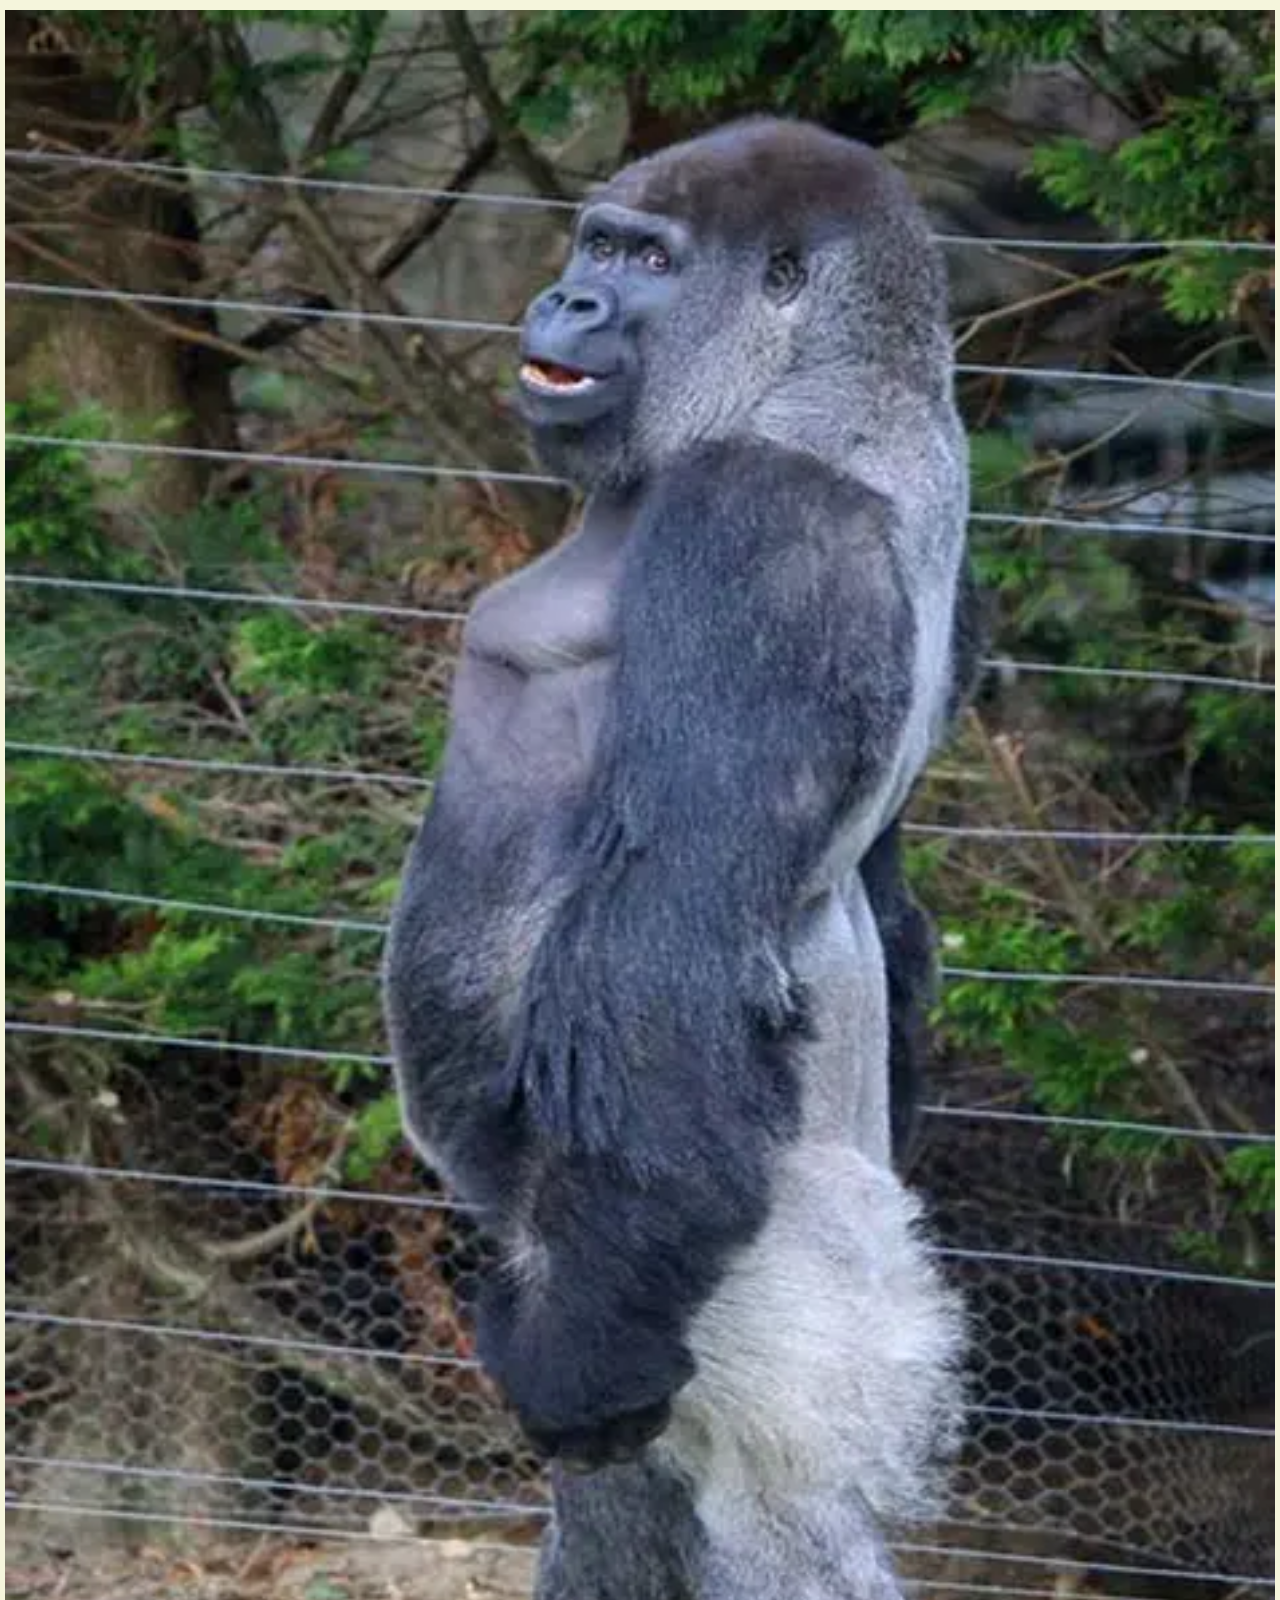
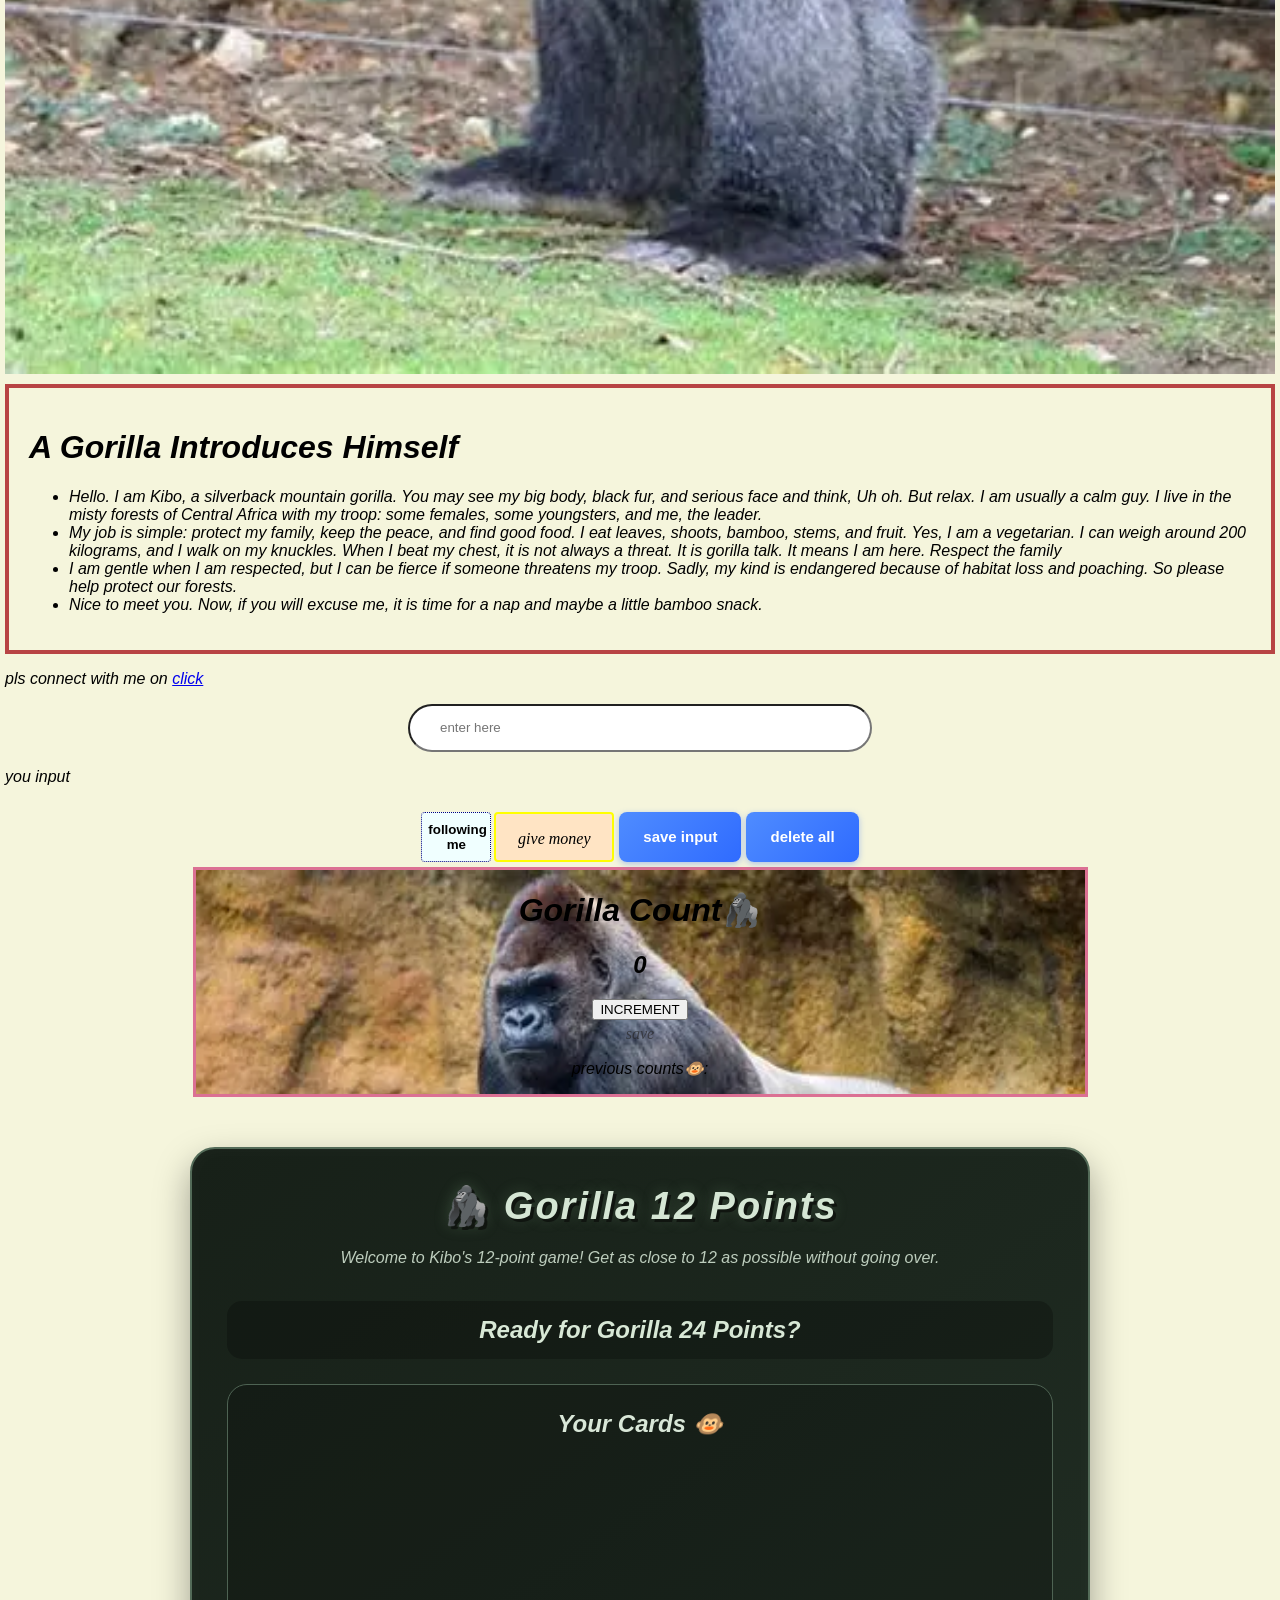
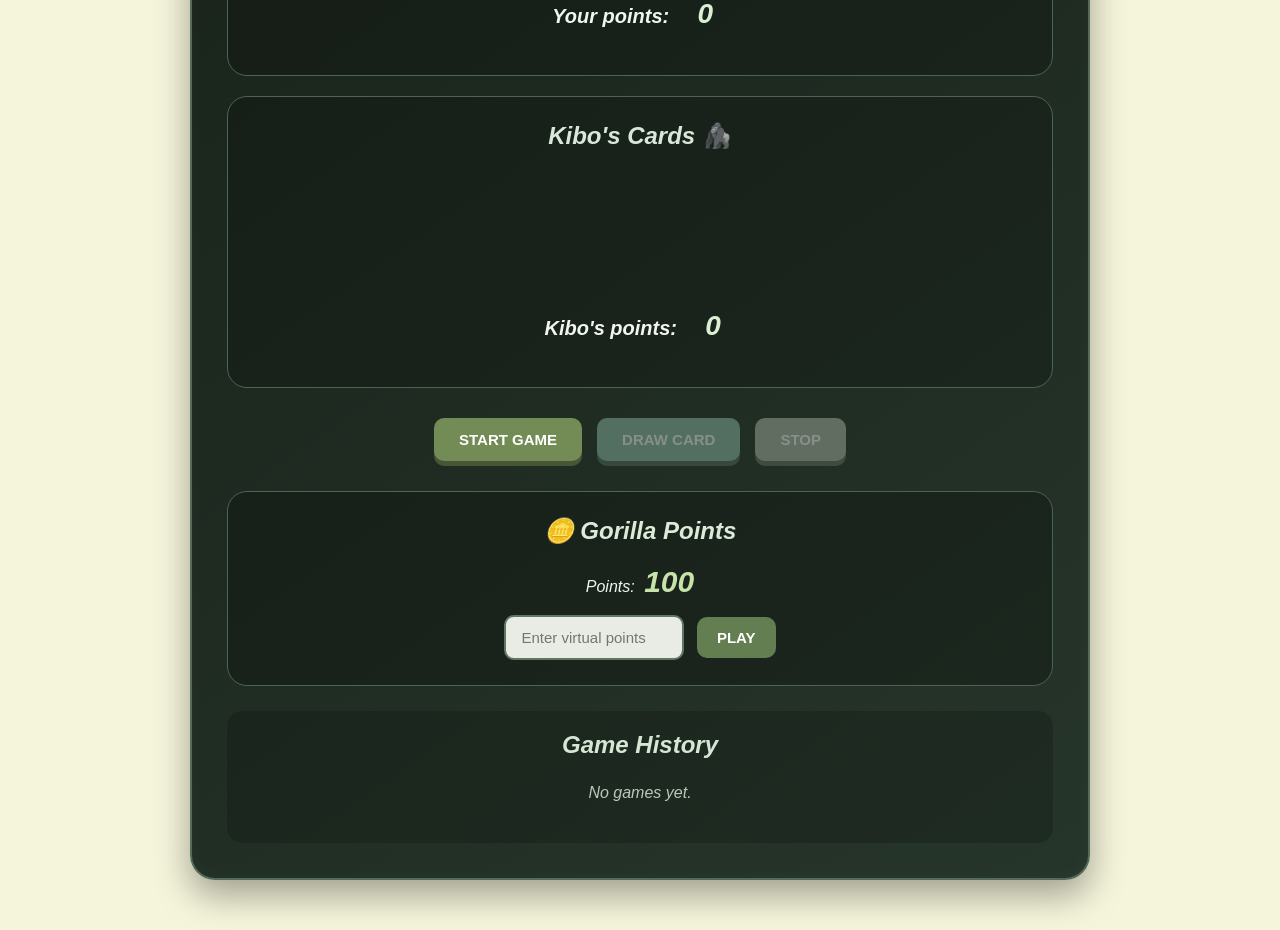
==== index.html @ 1551759d "debug" ====
<!DOCTYPE html>
<html lang="en">
<head>
  <meta charset="UTF-8">
  <meta name="viewport" content="width=device-width, initial-scale=1.0">
  <title>Personal Website - Kibo the Gorilla</title>
  <link rel="stylesheet" href="styles.css">
</head>
<body>
  <div class="main">
    
    <!-- 1. 顶部图片 -->
    <div class="logo2-img">
      <img src="kobi-left.webp" alt="Kibo is seeing you">
    </div>

    <!-- 2. 个人介绍区 -->
    <div class="self-information">
      <h1>A Gorilla Introduces Himself</h1>
      <ul>
        <li>Hello. I am Kibo, a silverback mountain gorilla. You may see my big body, black fur, and serious face and think, Uh oh. But relax. I am usually a calm guy. I live in the misty forests of Central Africa with my troop: some females, some youngsters, and me, the leader.</li>
        <li>My job is simple: protect my family, keep the peace, and find good food. I eat leaves, shoots, bamboo, stems, and fruit. Yes, I am a vegetarian. I can weigh around 200 kilograms, and I walk on my knuckles. When I beat my chest, it is not always a threat. It is gorilla talk. It means I am here. Respect the family</li>
        <li>I am gentle when I am respected, but I can be fierce if someone threatens my troop. Sadly, my kind is endangered because of habitat loss and poaching. So please help protect our forests.</li>
        <li>Nice to meet you. Now, if you will excuse me, it is time for a nap and maybe a little bamboo snack.</li>
      </ul>
    </div>

    <!-- 3. 联系方式（修复了未闭合的 <a> 标签） -->
    <p>pls connect with me on <a href="https://wx.mail.qq.com/home/index?sid=zYhTbYxtMEEusUhPALliZwAA#/list/1" target="_blank" rel="noopener noreferrer">click</a></p>
    
    <!-- 4. 输入框 -->
    <input type="text" class="search-input" placeholder="enter here">
    <p>you input <ul id="database" ></ul></p>

    <!-- 5. 导航按钮区（遵循规范将 a 改造成按钮外观） -->
    <div class="navigation">
      <div class="input-button">
        <button id="follwe-btn"  type="button">following me</button>
      </div>
      <div class="money-button">
        <a href="https://www.bilibili.com/video/BV15T411D7Md/?spm_id_from=333.337.search-card.all.click" target="_blank" rel="noopener noreferrer" class="btn-link">give money</a>
      </div>
      <div id="saveInput-btn" ><button>save input</button></div>
      <div id="delete-btn"><button>delete all</button></div>    
    </div>

    <!-- 6. 计数器模块（修正了原本混在一起的 <div> 嵌套） -->
    <div class="number-box">
      <div class="word-number">
        <h1>Gorilla Count🦍</h1>
        <h2 id="count-el">0</h2>
      </div>
      <div class="number-button">
        <button id="increment-btn" onclick="increment()" type="button">INCREMENT</button>
      </div>
      <div id="save-btn" class="commen-btn" onclick="save()" type="button" >save</div>
      <p id="save-el" >previous counts🐵: </p>
    </div>
    <!-- 8. 大猩猩12点小游戏 -->
<div class="gorilla-game">

  <h1>🦍 Gorilla 12 Points</h1>

  <p class="game-intro">
    Welcome to Kibo's 12-point game!
    Get as close to 12 as possible without going over.
  </p>

  <!-- 游戏状态 -->
  <div class="game-status">
    <h2 id="game-message">Ready?</h2>
  </div>

  <!-- 玩家牌 -->
  <div class="player-area">
    <h2>Your Cards 🐵</h2>

    <div id="player-cards" class="cards">
      <!-- JS 动态添加卡牌 -->
    </div>

    <p>
      Your points:
      <span id="player-score">0</span>
    </p>
  </div>

  <!-- 大猩猩牌 -->
  <div class="gorilla-area">
    <h2>Kibo's Cards 🦍</h2>

    <div id="gorilla-cards" class="cards">
      <!-- JS 动态添加卡牌 -->
    </div>

    <p>
      Kibo's points:
      <span id="gorilla-score">0</span>
    </p>
  </div>

  <!-- 游戏按钮 -->
  <div class="game-buttons">

    <button
      id="start-game-btn"
      type="button">
      START GAME
    </button>

    <button
      id="draw-card-btn"
      type="button"
      disabled>
      DRAW CARD
    </button>

    <button
      id="stop-btn"
      type="button"
      disabled>
      STOP
    </button>

  </div>

  <!-- 虚拟积分 -->
  <div class="game-points">
    <h2>🪙 Gorilla Points</h2>

    <p>
      Points:
      <span id="game-points">100</span>
    </p>

    <input
      type="number"
      id="bet-input"
      min="1"
      placeholder="Enter virtual points">

    <button
      id="bet-btn"
      type="button">
      PLAY
    </button>
  </div>

  <!-- 游戏记录 -->
  <div class="game-history">

    <h2>Game History</h2>

    <p id="game-history-text">
      No games yet.
    </p>

  </div>

</div>

  </div> <!-- .main 闭合 -->

  <!-- 7. 脚本置底加载 -->
  <script src="index.js"></script>
</body>
</html>
---- styles.css ----
.main{
    margin-top: 10px;
}
body{
  background-color: beige;
  font-style: italic;
  margin: 5px;
  font-family: Verdana, Geneva, Tahoma, sans-serif;
}
.logo2-img img {
    display: block;
    width: 100%;
    height: 100%;
    object-fit: cover;      /* 裁剪填满，不变形 */
}

.self-information{
    border: 4px rgb(184, 68, 68) solid;
    padding: 20px;
    margin-top: 10px;
}
.search-input{
    display: block;
    margin-top: 10px;
    width: 400px;
   line-height: 24px;
    margin: 10px auto;
    border-radius: 24px;
    padding-top: 10px;
    padding-bottom: 10px;
    padding-left: 30px;
    padding-right: 30px;
}
.navigation{
    display: flex;
   justify-content: center;
}
.input-button button{
   font-family: 'Segoe UI', Tahoma, Geneva, Verdana, sans-serif;
   font-weight: bold;
   width: 70px;
   height: 50px;
   margin-top: 10px;
   border: 1px dotted navy;
   border-radius: 4px;
   background-color: azure;
   cursor: pointer;
}
#saveInput-btn {
  display: inline-block;   /* 不再独占一行,可以和其他按钮并排 */
  vertical-align: top;     /* 顶部对齐 */
}

#saveInput-btn button {
  display: inline-flex;
  align-items: center;
  justify-content: center;
  height: 50px;            /* 和其他按钮同高 */
  margin-top: 10px;        /* 和其他按钮同样的上边距 */
  padding: 0 24px;         /* 高度固定后,只需要左右 padding */
  box-sizing: border-box;
  font-family: inherit;
  font-size: 15px;
  font-weight: 600;
  color: #fff;
  background: linear-gradient(135deg, #4f8cff, #2f6bff);
  border: none;
  border-radius: 8px;
  cursor: pointer;
  box-shadow: 0 2px 6px rgba(47, 107, 255, 0.35);
  transition: transform 0.15s ease, box-shadow 0.15s ease, filter 0.15s ease;
  margin-left: 5px;
}
#delete-btn {
  display: inline-block;   /* 不再独占一行,可以和其他按钮并排 */
  vertical-align: top;     /* 顶部对齐 */
}

#delete-btn button {
  display: inline-flex;
  align-items: center;
  justify-content: center;
  height: 50px;            /* 和其他按钮同高 */
  margin-top: 10px;        /* 和其他按钮同样的上边距 */
  padding: 0 24px;         /* 高度固定后,只需要左右 padding */
  box-sizing: border-box;
  font-family: inherit;
  font-size: 15px;
  font-weight: 600;
  color: #fff;
  background: linear-gradient(135deg, #4f8cff, #2f6bff);
  border: none;
  border-radius: 8px;
  cursor: pointer;
  box-shadow: 0 2px 6px rgba(47, 107, 255, 0.35);
  transition: transform 0.15s ease, box-shadow 0.15s ease, filter 0.15s ease;
  margin-left: 5px;
}
/* 针对 .money-button 里的 a 标签进行改造 */
.money-button a {
    /* 1. 关键：将行内元素转换为行内块级元素，这样 width 和 height 才会生效 */
    display: inline-block;
    
    /* 2. 尺寸与对齐 */
    width: 120px; /* 适当调大宽度，避免文字折行 */
    height: 50px;
    line-height: 50px; /* 让单行文字垂直居中 */
    text-align: center; /* 让文字水平居中 */
    
    /* 3. 外观样式 */
    border: 2px solid yellow;
    background-color: bisque;
    color: black; /* 改变链接默认的蓝色 */
    text-decoration: none; /* 去掉默认的蓝色下划线 */
    
    /* 4. 字体与间距 */
    font-family: Georgia, 'Times New Roman', Times, serif;
    font-weight: normal;
    margin-top: 10px;
    margin-left: 3px; /* 修正了原本的 3pxn */
    
    /* 5. 交互效果 */
    border-radius: 4px; /* 可选：加一点圆角更好看 */
    box-sizing: border-box; /* 保证边框不撑大整体尺寸 */
}

/* 鼠标悬停时的按钮反馈效果 */
.money-button a:hover {
    background-color: #ffe4b5;
    cursor: pointer;
}
.number-box{
    margin: 5px auto;
    border: 3px solid palevioletred;
    width: 70%;
    height: 80%;
    background-image: url(OIP.webp);
    background-size: cover;
    text-align: center;

}
.commen-btn{
    cursor: pointer;
    border-radius: 6px;
    font-family: fantasy;
    color: rgba(38, 36, 36, 0.645);
    margin-top: 5px;
    margin-bottom: 2px;
}
/* ================================
   🦍 Gorilla 12 Points Game
   ================================ */

.gorilla-game {
  width: 90%;
  max-width: 900px;
  margin: 50px auto;
  padding: 35px;
  box-sizing: border-box;

  background: linear-gradient(
    145deg,
    #172018,
    #26352a
  );

  border: 2px solid #536b58;
  border-radius: 25px;

  box-shadow:
    0 15px 35px rgba(0, 0, 0, 0.35),
    inset 0 0 20px rgba(255, 255, 255, 0.03);

  color: #f1f5f0;
  text-align: center;
}


/* 游戏标题 */

.gorilla-game > h1 {
  margin-top: 0;
  margin-bottom: 10px;

  font-size: 38px;
  letter-spacing: 2px;

  color: #d5e6d4;

  text-shadow:
    3px 3px 0 #101510,
    0 0 15px rgba(150, 200, 150, 0.25);
}


/* 游戏说明 */

.game-intro {
  color: #bdcdbd;
  font-size: 16px;
  line-height: 1.7;

  margin-bottom: 30px;
}


/* ================================
   游戏状态
   ================================ */

.game-status {
  padding: 15px;
  margin-bottom: 25px;

  background: rgba(0, 0, 0, 0.25);

  border-radius: 15px;
}

.game-status h2 {
  margin: 0;

  color: #d8e8d6;
}


/* ================================
   玩家 / 大猩猩区域
   ================================ */

.player-area,
.gorilla-area {
  margin: 20px 0;
  padding: 25px;

  background: rgba(0, 0, 0, 0.20);

  border-radius: 20px;

  border: 1px solid #4e6353;
}


.player-area h2,
.gorilla-area h2 {
  margin-top: 0;

  color: #d9e7d8;
}


/* 分数 */

.player-area p,
.gorilla-area p {
  font-size: 20px;
  font-weight: bold;
}

#player-score,
#gorilla-score {
  display: inline-block;

  min-width: 45px;
  margin-left: 8px;

  color: #d9f0d3;

  font-size: 28px;
}


/* ================================
   卡牌区域
   ================================ */

.cards {
  min-height: 120px;

  display: flex;
  justify-content: center;
  align-items: center;

  flex-wrap: wrap;
  gap: 15px;

  margin: 20px 0;
}


/* JS生成出来的卡牌 */

.card {
  width: 75px;
  height: 105px;

  display: flex;
  justify-content: center;
  align-items: center;

  border-radius: 12px;

  background: linear-gradient(
    145deg,
    #f3f3ed,
    #cfd4cc
  );

  color: #1b211b;

  font-size: 28px;
  font-weight: bold;

  box-shadow:
    0 8px 15px rgba(0, 0, 0, 0.3);

  border: 3px solid #7e8c7d;

  transition: 0.2s;
}


.card:hover {
  transform: translateY(-6px) rotate(-2deg);
}


/* ================================
   游戏按钮
   ================================ */

.game-buttons {
  display: flex;

  justify-content: center;

  gap: 15px;

  flex-wrap: wrap;

  margin: 30px 0;
}


.game-buttons button {
  padding: 13px 25px;

  border: none;
  border-radius: 10px;

  font-size: 15px;
  font-weight: bold;

  cursor: pointer;

  color: #ffffff;

  background: #47644c;

  box-shadow:
    0 5px 0 #2b3d2e;

  transition: all 0.15s ease;
}


.game-buttons button:hover {
  background: #587a5d;

  transform: translateY(-2px);

  box-shadow:
    0 7px 0 #2b3d2e;
}


.game-buttons button:active {
  transform: translateY(4px);

  box-shadow:
    0 1px 0 #2b3d2e;
}


/* 禁用按钮 */

.game-buttons button:disabled {
  background: #3b433c;

  color: #888f89;

  cursor: not-allowed;

  box-shadow: none;

  transform: none;
}


/* 开始按钮 */

#start-game-btn {
  background: #738b55;

  box-shadow:
    0 5px 0 #465637;
}


#start-game-btn:hover {
  background: #879f67;
}


/* 抽牌按钮 */

#draw-card-btn {
  background: #536f61;

  box-shadow:
    0 5px 0 #35493f;
}


/* 停止按钮 */

#stop-btn {
  background: #626d61;

  box-shadow:
    0 5px 0 #424a40;
}


/* ================================
   虚拟积分区域
   ================================ */

.game-points {
  margin-top: 30px;

  padding: 25px;

  background: rgba(0, 0, 0, 0.25);

  border-radius: 20px;

  border: 1px solid #4e6353;
}


.game-points h2 {
  margin-top: 0;

  color: #dcebd9;
}


#game-points {
  display: inline-block;

  margin-left: 5px;

  font-size: 30px;
  font-weight: bold;

  color: #c6e3a9;
}


/* 输入框 */

#bet-input {
  width: 180px;

  padding: 12px 15px;

  box-sizing: border-box;

  border: 2px solid #627763;

  border-radius: 10px;

  outline: none;

  font-size: 15px;

  background: #e8ece5;

  color: #202620;

  transition: 0.2s;
}


#bet-input:focus {
  border-color: #94ae83;

  box-shadow:
    0 0 10px rgba(150, 180, 130, 0.25);
}


/* PLAY按钮 */

#bet-btn {
  margin-left: 8px;

  padding: 12px 20px;

  border: none;
  border-radius: 10px;

  background: #637f52;

  color: white;

  font-size: 15px;
  font-weight: bold;

  cursor: pointer;

  transition: 0.2s;
}


#bet-btn:hover {
  background: #769460;

  transform: translateY(-2px);
}


/* ================================
   游戏记录
   ================================ */

.game-history {
  margin-top: 25px;

  padding: 20px;

  border-radius: 15px;

  background: rgba(0, 0, 0, 0.18);
}


.game-history h2 {
  margin-top: 0;

  color: #d5e6d4;
}


#game-history-text {
  color: #bdc8bc;

  line-height: 1.8;
}


/* ================================
   响应式设计
   ================================ */

@media screen and (max-width: 600px) {

  .gorilla-game {
    width: 94%;

    padding: 20px;
  }

  .gorilla-game > h1 {
    font-size: 28px;
  }

  .game-buttons {
    flex-direction: column;
  }

  .game-buttons button {
    width: 100%;
  }

  #bet-input {
    width: 100%;

    margin-bottom: 10px;
  }

  #bet-btn {
    width: 100%;

    margin-left: 0;
  }

  .card {
    width: 60px;
    height: 85px;

    font-size: 23px;
  }
}
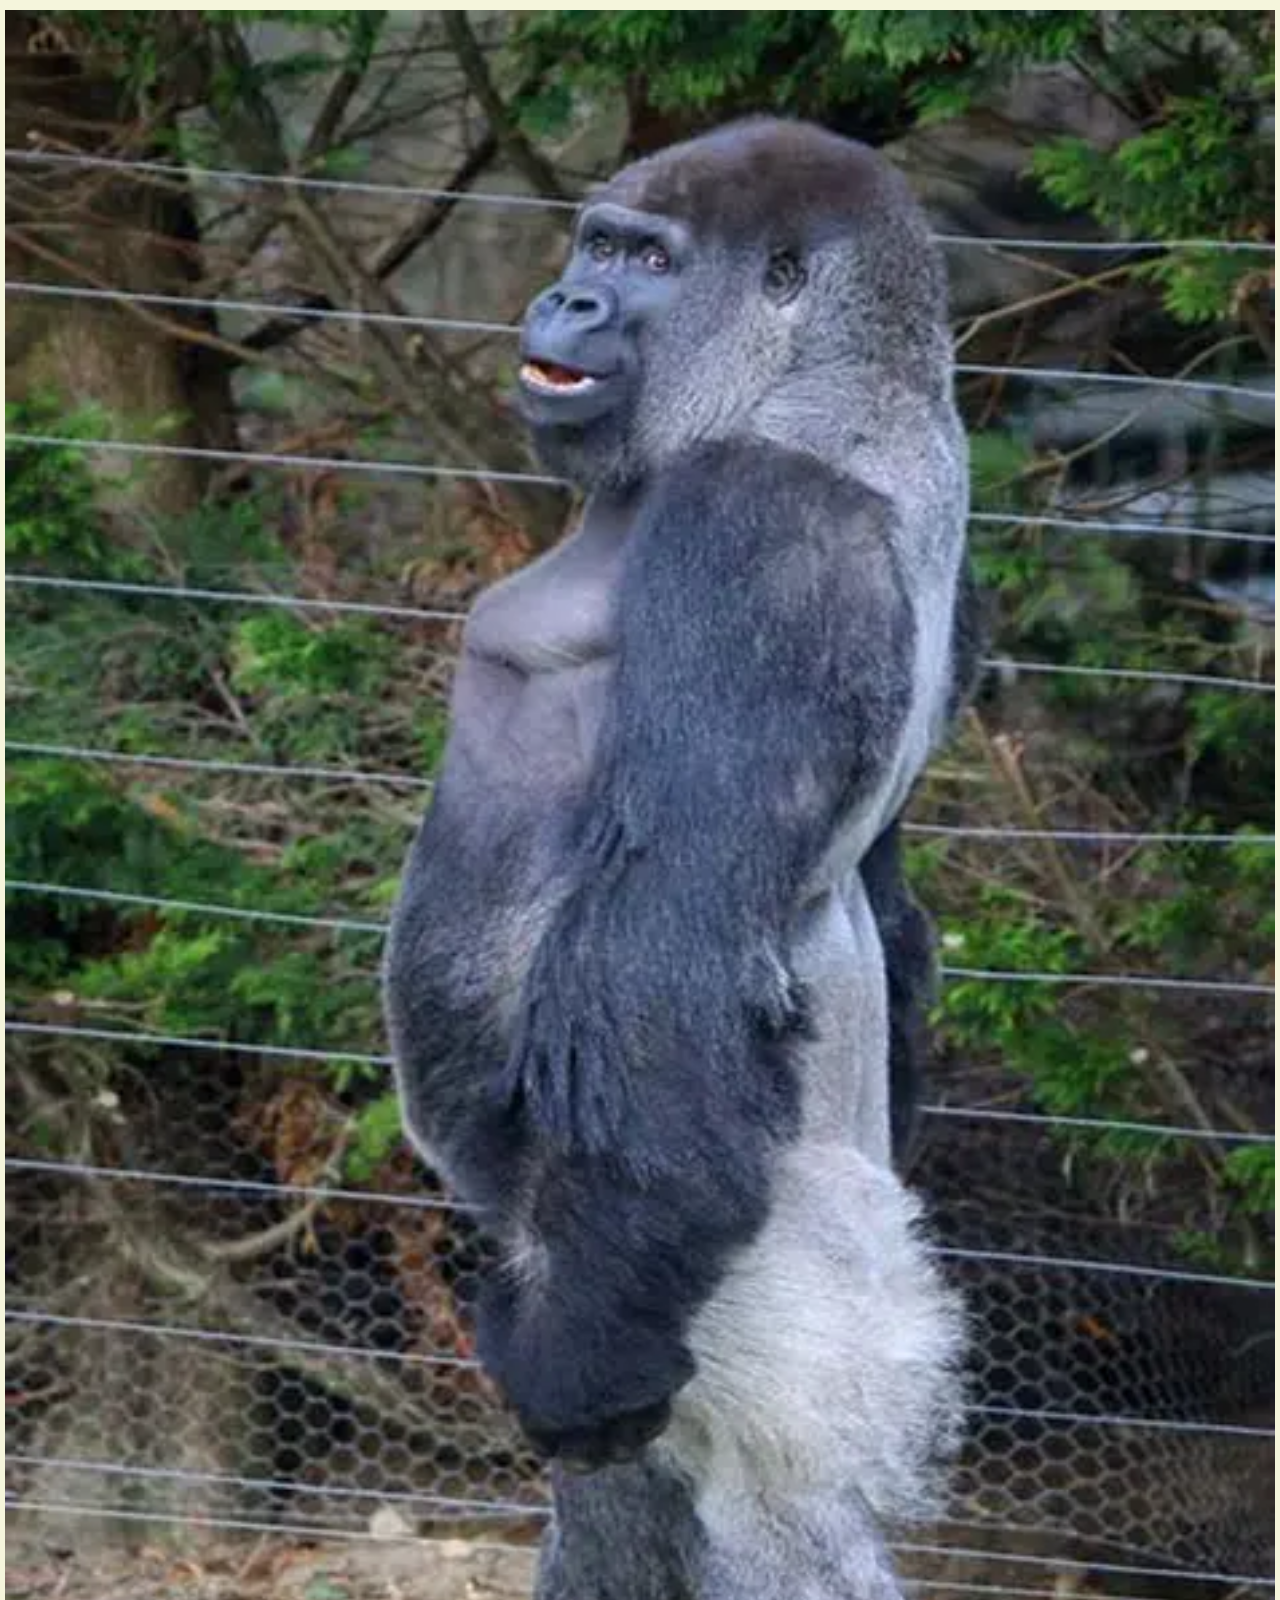
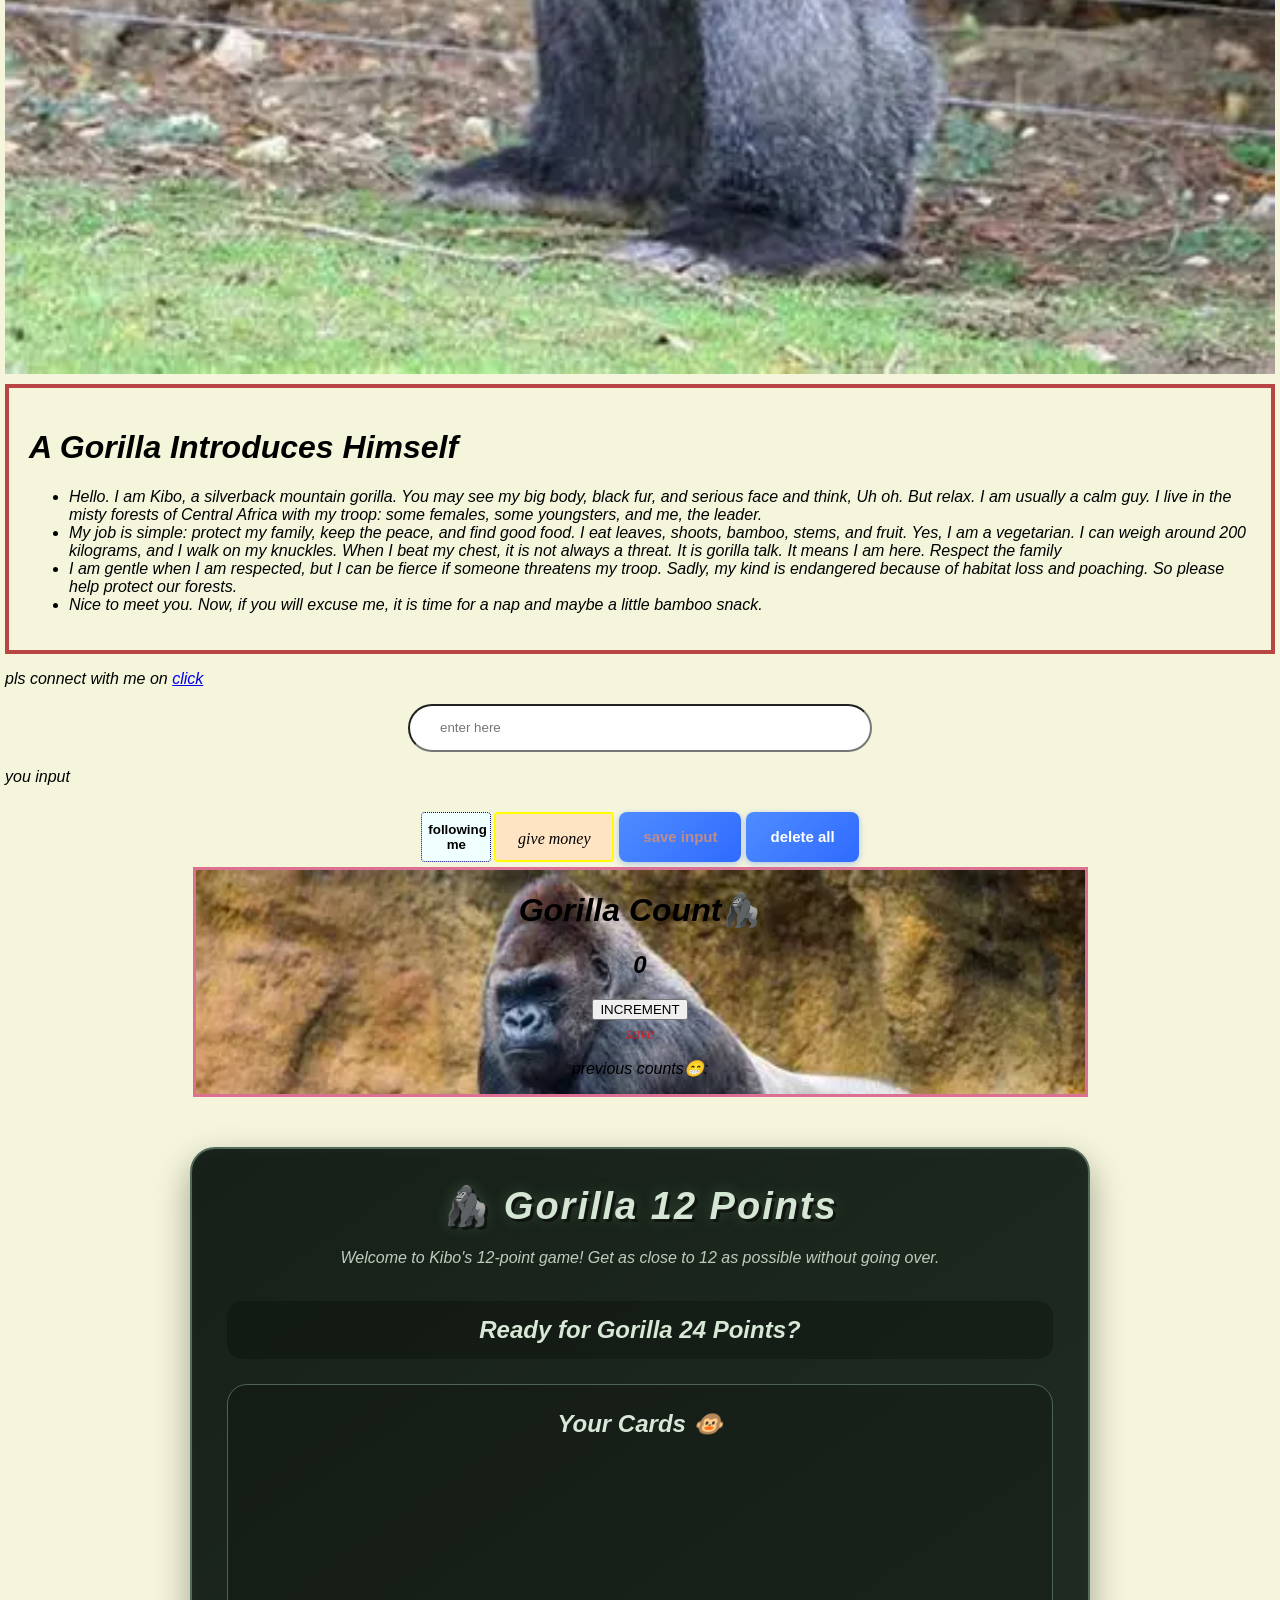
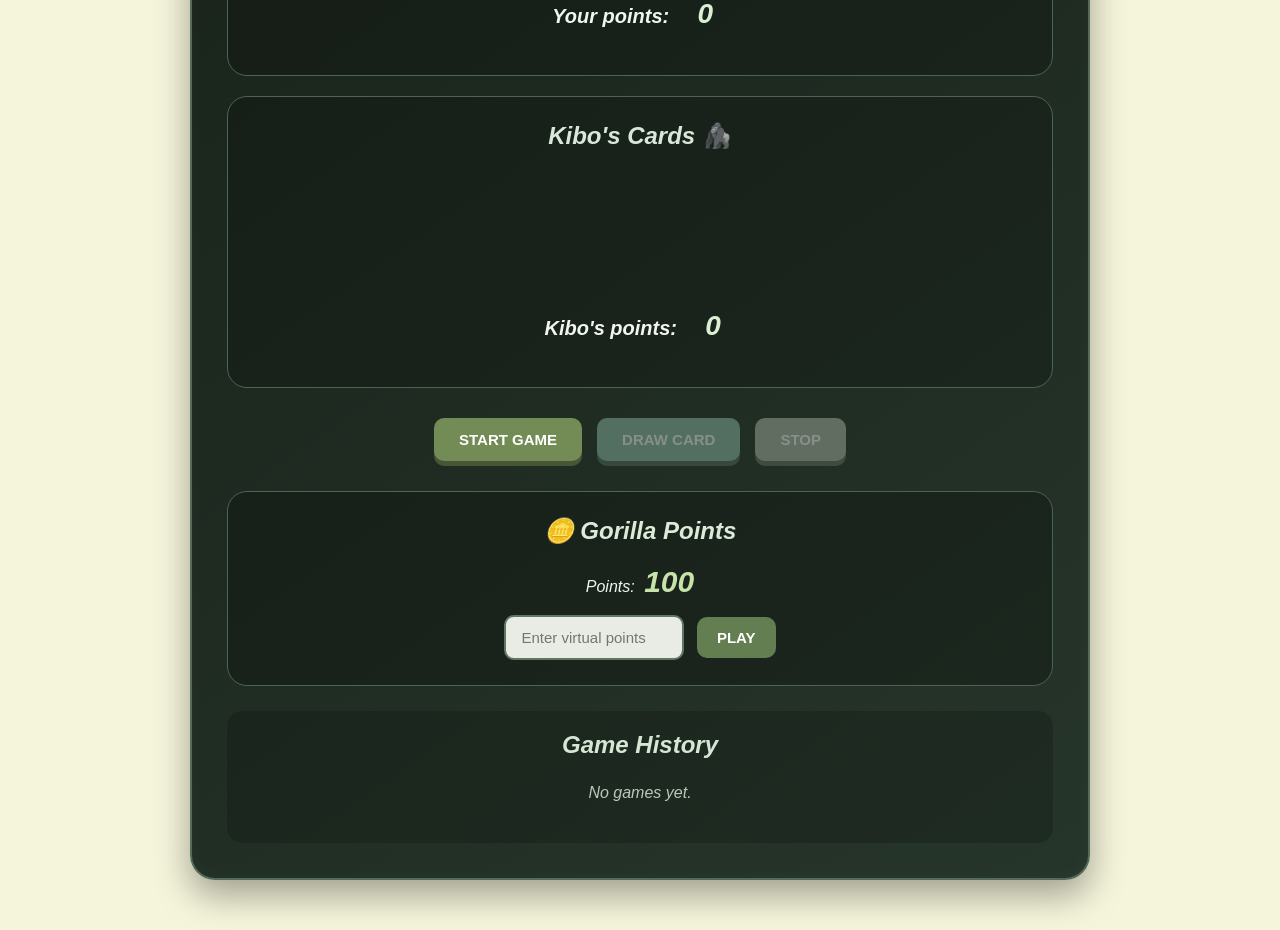
==== commit 4f27d51c: "change emoj" ====
--- a/index.html
+++ b/index.html
@@ -54,7 +54,7 @@
         <button id="increment-btn" onclick="increment()" type="button">INCREMENT</button>
       </div>
       <div id="save-btn" class="commen-btn" onclick="save()" type="button" >save</div>
-      <p id="save-el" >previous counts🐵: </p>
+      <p id="save-el" >previous counts😁: </p>
     </div>
     <!-- 8. 大猩猩12点小游戏 -->
 <div class="gorilla-game">
--- a/styles.css
+++ b/styles.css
@@ -62,7 +62,7 @@
   font-family: inherit;
   font-size: 15px;
   font-weight: 600;
-  color: #fff;
+  color: #bd8c8c;
   background: linear-gradient(135deg, #4f8cff, #2f6bff);
   border: none;
   border-radius: 8px;
@@ -143,7 +143,7 @@
     cursor: pointer;
     border-radius: 6px;
     font-family: fantasy;
-    color: rgba(38, 36, 36, 0.645);
+    color: rgba(255, 2, 2, 0.645);
     margin-top: 5px;
     margin-bottom: 2px;
 }
